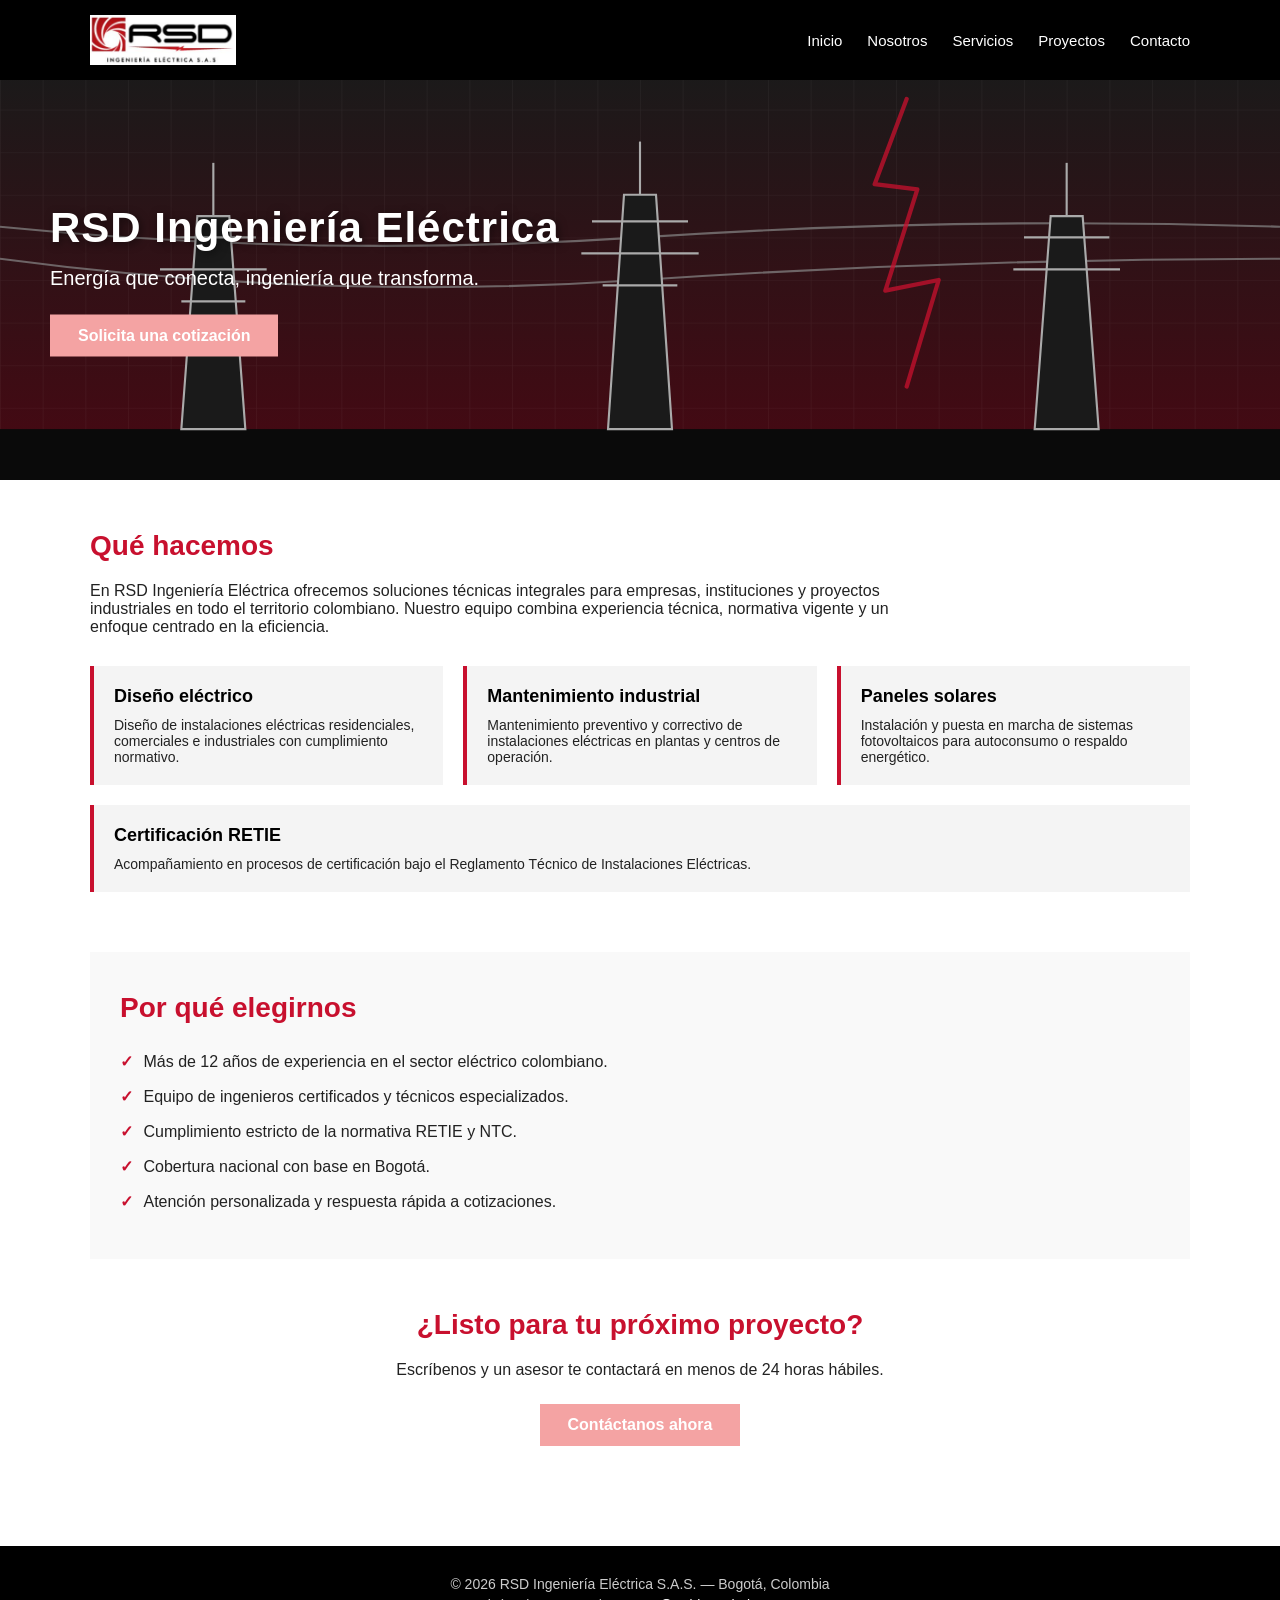
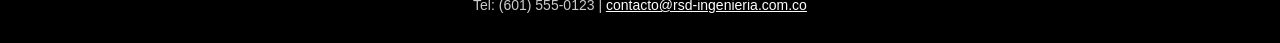
==== entrega-2/index.html @ 65195400 "entrega-2: baseline inicial como copia idéntica de entrega-1 Punto de partida para las correcciones " ====
<!DOCTYPE html>
<html>
<head>
  <meta charset="UTF-8">
  <meta name="viewport" content="width=device-width, initial-scale=1.0">
  <title>Inicio</title>
  <link rel="stylesheet" href="css/styles.css">

  <!-- Estilos inline mezclados con HTML (mala práctica de organización) -->
  <style>
    .hero-text h1 {
      letter-spacing: 1px;
    }
  </style>
</head>
<body>

  <!-- Encabezado sin landmark <nav> -->
  <div class="header">
    <div class="header-inner">
      <img src="img/logo.png" class="logo">
      <div class="nav">
        <a href="index.html">Inicio</a>
        <a href="nosotros.html">Nosotros</a>
        <a href="servicios.html">Servicios</a>
        <a href="proyectos.html">Proyectos</a>
        <a href="contacto.html">Contacto</a>
      </div>
    </div>
  </div>

  <!-- Hero (sin landmark <main>) -->
  <div class="hero">
    <img src="img/hero.svg" class="hero-img">
    <div class="hero-text">
      <h1>RSD Ingeniería Eléctrica</h1>
      <p>Energía que conecta, ingeniería que transforma.</p>
      <div class="cta" onclick="window.location.href='contacto.html'">
        Solicita una cotización
      </div>
    </div>
  </div>

  <div class="contenido-principal">

    <!-- Salto de jerarquía: h1 → h3 (se omite h2) -->
    <div class="servicios-resumen">
      <h3>Qué hacemos</h3>
      <p>En RSD Ingeniería Eléctrica ofrecemos soluciones técnicas integrales para empresas, instituciones y proyectos industriales en todo el territorio colombiano. Nuestro equipo combina experiencia técnica, normativa vigente y un enfoque centrado en la eficiencia.</p>

      <div class="grid-servicios">
        <div class="servicio-card">
          <h3>Diseño eléctrico</h3>
          <p>Diseño de instalaciones eléctricas residenciales, comerciales e industriales con cumplimiento normativo.</p>
        </div>
        <div class="servicio-card">
          <h3>Mantenimiento industrial</h3>
          <p>Mantenimiento preventivo y correctivo de instalaciones eléctricas en plantas y centros de operación.</p>
        </div>
        <div class="servicio-card">
          <h3>Paneles solares</h3>
          <p>Instalación y puesta en marcha de sistemas fotovoltaicos para autoconsumo o respaldo energético.</p>
        </div>
        <div class="servicio-card">
          <h3>Certificación RETIE</h3>
          <p>Acompañamiento en procesos de certificación bajo el Reglamento Técnico de Instalaciones Eléctricas.</p>
        </div>
      </div>
    </div>

    <div class="por-que">
      <h3>Por qué elegirnos</h3>
      <ul>
        <li>Más de 12 años de experiencia en el sector eléctrico colombiano.</li>
        <li>Equipo de ingenieros certificados y técnicos especializados.</li>
        <li>Cumplimiento estricto de la normativa RETIE y NTC.</li>
        <li>Cobertura nacional con base en Bogotá.</li>
        <li>Atención personalizada y respuesta rápida a cotizaciones.</li>
      </ul>
    </div>

    <div class="cta-final">
      <h3>¿Listo para tu próximo proyecto?</h3>
      <p>Escríbenos y un asesor te contactará en menos de 24 horas hábiles.</p>
      <div class="cta" onclick="window.location.href='contacto.html'">
        Contáctanos ahora
      </div>
    </div>

  </div>

  <!-- Pie de página -->
  <div class="footer">
    <p>© 2026 RSD Ingeniería Eléctrica S.A.S. — Bogotá, Colombia</p>
    <p>Tel: (601) 555-0123 | <a href="mailto:contacto@rsd-ingenieria.com.co">contacto@rsd-ingenieria.com.co</a></p>
  </div>

  <script src="js/main.js"></script>

  <!-- Script inline (mala práctica) -->
  <script>
    console.log("Bienvenido a RSD Ingeniería");
  </script>
</body>
</html>
---- entrega-2/css/styles.css ----
/* Estilos del sitio RSD - Entrega 1 */
/* (estilos sueltos, sin variables, mezclados con <style> inline en el HTML) */

body {
  font-family: Arial, sans-serif;
  margin: 0;
  color: #222;
  background: #fff;
}

/* G3: se quita el indicador de foco en todos los elementos */
*:focus {
  outline: none;
}

/* Header */
.header {
  background: #000;
  color: #fff;
  padding: 15px 20px;
}

.header-inner {
  max-width: 1100px;
  margin: 0 auto;
  display: flex;
  align-items: center;
  gap: 30px;
}

.logo {
  height: 50px;
  width: auto;
}

/* Navegación (usada como <div>, sin landmark) */
.nav {
  display: flex;
  gap: 25px;
  margin-left: auto;
}

.nav a {
  color: #fff;
  text-decoration: none;
  font-size: 15px;
}

.nav a:hover {
  color: #C8102E;
}

/* Hero */
.hero {
  position: relative;
  height: 400px;
  overflow: hidden;
}

.hero-img {
  width: 100%;
  height: 100%;
  object-fit: cover;
  display: block;
}

.hero-text {
  position: absolute;
  top: 50%;
  left: 50px;
  transform: translateY(-50%);
  color: #fff;
  max-width: 520px;
}

.hero-text h1 {
  font-size: 42px;
  margin: 0 0 15px 0;
  text-shadow: 2px 2px 8px rgba(0, 0, 0, 0.5);
}

.hero-text p {
  font-size: 20px;
  margin: 0 0 25px 0;
}

/* I3: CTA con contraste insuficiente (rojo claro sobre blanco) */
.cta {
  display: inline-block;
  background: #f4a3a3;
  color: #ffffff;
  padding: 12px 28px;
  font-size: 16px;
  font-weight: bold;
  cursor: pointer;
  border: none;
}

.cta:hover {
  background: #e89292;
}

/* Contenido principal */
.contenido-principal {
  max-width: 1100px;
  margin: 0 auto;
  padding: 50px 20px;
}

.servicios-resumen h3,
.por-que h3,
.cta-final h3 {
  color: #C8102E;
  font-size: 28px;
  margin: 0 0 20px 0;
}

.servicios-resumen > p {
  font-size: 16px;
  max-width: 800px;
}

.grid-servicios {
  display: flex;
  gap: 20px;
  flex-wrap: wrap;
  margin-top: 30px;
}

.servicio-card {
  flex: 1 1 220px;
  background: #f4f4f4;
  padding: 20px;
  border-left: 4px solid #C8102E;
}

.servicio-card h3 {
  font-size: 18px;
  color: #000;
  margin: 0 0 10px 0;
}

.servicio-card p {
  font-size: 14px;
  margin: 0;
}

/* Por qué elegirnos */
.por-que {
  margin-top: 60px;
  background: #f9f9f9;
  padding: 40px 30px;
}

.por-que ul {
  list-style: none;
  padding: 0;
  margin: 0;
}

.por-que li {
  padding: 8px 0;
  font-size: 16px;
}

.por-que li::before {
  content: "✓ ";
  color: #C8102E;
  font-weight: bold;
  margin-right: 6px;
}

/* CTA final */
.cta-final {
  text-align: center;
  padding: 50px 0;
}

.cta-final p {
  margin: 0 0 25px 0;
  font-size: 16px;
}

/* Footer */
.footer {
  background: #000;
  color: #ccc;
  padding: 25px 20px;
  text-align: center;
  font-size: 14px;
}

.footer p {
  margin: 5px 0;
}

.footer a {
  color: #fff;
}

/* === Página Nosotros === */

.titulo-pagina {
  background: #C8102E;
  color: #fff;
  padding: 30px 20px;
  text-align: center;
}

.titulo-pagina h1 {
  margin: 0;
  font-size: 32px;
}

.seccion-nosotros {
  max-width: 1100px;
  margin: 40px auto;
  padding: 0 20px;
}

.seccion-nosotros h3 {
  color: #C8102E;
  font-size: 26px;
  margin: 0 0 15px 0;
}

/* Tabla usada (mal) como layout de columnas */
.tabla-mision-vision {
  width: 100%;
  border-collapse: collapse;
  margin: 20px 0;
}

.tabla-mision-vision td {
  vertical-align: top;
  padding: 25px;
  width: 50%;
}

.tabla-mision-vision td h3 {
  margin-top: 0;
}

/* Grid del equipo */
.equipo-grid {
  display: flex;
  flex-wrap: wrap;
  gap: 25px;
  justify-content: space-around;
  margin-top: 25px;
}

.miembro-equipo {
  width: 220px;
  text-align: center;
}

.miembro-equipo img {
  width: 140px;
  height: 140px;
  border-radius: 50%;
  display: block;
  margin: 0 auto 12px auto;
}

.miembro-equipo .nombre {
  font-weight: bold;
  font-size: 16px;
  margin-bottom: 4px;
}

.miembro-equipo .cargo {
  color: #777;
  font-size: 14px;
  margin-bottom: 10px;
}

/* N4: texto justificado sin control de espaciado */
.bio-equipo {
  text-align: justify;
  font-size: 14px;
  color: #444;
  margin: 0;
}

/* === Página Servicios === */

/* Grid de tarjetas de servicio con íconos */
.grid-servicios-detallado {
  display: flex;
  flex-wrap: wrap;
  gap: 20px;
  margin-top: 25px;
}

.servicio-item {
  flex: 1 1 220px;
  background: #fff;
  border: 1px solid #ddd;
  padding: 25px 20px;
  text-align: center;
}

.servicio-item img {
  width: 60px;
  height: 60px;
  display: block;
  margin: 0 auto 15px auto;
}

.servicio-item h3 {
  font-size: 17px;
  color: #C8102E;
  margin: 0 0 10px 0;
}

.servicio-item p {
  font-size: 14px;
  color: #555;
  margin: 0;
}

/* Acordeón sin estados ARIA, sin foco visible (depende del *:focus{outline:none}) */
.acordeon {
  margin-top: 20px;
  border: 1px solid #ddd;
}

.acordeon-item {
  border-bottom: 1px solid #ddd;
}

.acordeon-item:last-child {
  border-bottom: none;
}

.acordeon-titulo {
  background: #f4f4f4;
  padding: 14px 18px;
  cursor: pointer;
  font-weight: bold;
  font-size: 16px;
  color: #333;
}

.acordeon-titulo:hover {
  background: #ececec;
}

.acordeon-contenido {
  display: none;
  padding: 16px 18px;
  background: #fff;
  font-size: 15px;
  color: #444;
  line-height: 1.6;
}

.acordeon-contenido p {
  margin: 0;
}

.acordeon-contenido.abierto {
  display: block;
}

/* Tabla de planes */
.tabla-planes {
  width: 100%;
  border-collapse: collapse;
  margin-top: 25px;
}

.tabla-planes td {
  padding: 12px 15px;
  border-bottom: 1px solid #eee;
  text-align: center;
}

.tabla-planes tr:first-child td {
  background: #1a1a1a;
  color: #fff;
  font-weight: bold;
  font-size: 16px;
}

.tabla-planes td:first-child {
  text-align: left;
  font-weight: 500;
  background: #f9f9f9;
}

.tabla-planes tr:first-child td:first-child {
  background: #1a1a1a;
}

/* S4: indicadores solo por color, sin texto */
.ind-si {
  display: inline-block;
  width: 14px;
  height: 14px;
  border-radius: 50%;
  background: #2e8b57;
}

.ind-no {
  display: inline-block;
  width: 14px;
  height: 14px;
  border-radius: 50%;
  background: #C8102E;
}

/* === Página Proyectos === */

/* Carrusel destacado */
.carrusel {
  position: relative;
  max-width: 800px;
  margin: 0 auto 30px auto;
  background: #000;
}

.carrusel-slides {
  position: relative;
  height: 350px;
}

.carrusel-slide {
  position: absolute;
  top: 0;
  left: 0;
  width: 100%;
  height: 100%;
  display: none;
}

.carrusel-slide img {
  width: 100%;
  height: 100%;
  object-fit: cover;
  display: block;
}

.carrusel-caption {
  position: absolute;
  bottom: 0;
  left: 0;
  right: 0;
  background: rgba(0, 0, 0, 0.7);
  color: #fff;
  padding: 15px 20px;
  font-size: 16px;
}

.carrusel-btn {
  position: absolute;
  top: 50%;
  transform: translateY(-50%);
  background: rgba(255, 255, 255, 0.85);
  color: #000;
  font-size: 36px;
  font-weight: bold;
  width: 50px;
  height: 50px;
  text-align: center;
  line-height: 50px;
  cursor: pointer;
  user-select: none;
}

.carrusel-btn.prev {
  left: 10px;
}

.carrusel-btn.next {
  right: 10px;
}

/* Galería de proyectos */
.galeria-proyectos {
  display: grid;
  grid-template-columns: repeat(auto-fit, minmax(260px, 1fr));
  gap: 25px;
  margin-top: 25px;
}

.proyecto-tarjeta {
  background: #fff;
  border: 1px solid #ddd;
  overflow: hidden;
}

.proyecto-tarjeta img {
  width: 100%;
  height: 180px;
  object-fit: cover;
  display: block;
}

.proyecto-info {
  padding: 15px 18px;
}

.proyecto-info h3 {
  font-size: 16px;
  color: #C8102E;
  margin: 0 0 8px 0;
}

.proyecto-info p {
  font-size: 14px;
  color: #555;
  margin: 0 0 10px 0;
}

.proyecto-info a {
  color: #C8102E;
  font-size: 14px;
  text-decoration: underline;
}

/* === Página Contacto === */

.contacto-grid {
  display: grid;
  grid-template-columns: 1fr 1fr;
  gap: 40px;
  margin-top: 25px;
}

.formulario {
  display: flex;
  flex-direction: column;
  gap: 15px;
}

.formulario input[type="text"],
.formulario input[type="email"],
.formulario input[type="tel"],
.formulario textarea {
  border: 1px solid #ccc;
  padding: 10px 12px;
  font-size: 14px;
  font-family: inherit;
  width: 100%;
  box-sizing: border-box;
}

.formulario textarea {
  resize: vertical;
  min-height: 100px;
}

.formulario .grupo {
  margin: 5px 0;
}

.formulario .grupo p {
  margin: 0 0 8px 0;
  font-size: 14px;
  font-weight: bold;
}

.formulario .grupo label {
  display: inline-block;
  margin-right: 15px;
  font-size: 14px;
}

/* C3 + C6: validación solo visual, sin texto */
.formulario .error {
  border: 2px solid #C8102E !important;
  background: #fff5f5;
}

/* C5: "Enviar" como <div>, no como <button> */
.boton-enviar {
  background: #C8102E;
  color: #fff;
  padding: 12px 25px;
  font-weight: bold;
  font-size: 15px;
  cursor: pointer;
  display: inline-block;
  text-align: center;
  user-select: none;
  align-self: flex-start;
}

.info-contacto {
  font-size: 15px;
  line-height: 1.7;
}

.info-contacto h3 {
  color: #C8102E;
  margin: 0 0 15px 0;
}

.mapa-contacto {
  margin-top: 30px;
  border: 1px solid #ddd;
}

.mapa-contacto iframe {
  display: block;
  width: 100%;
  height: 350px;
  border: 0;
}
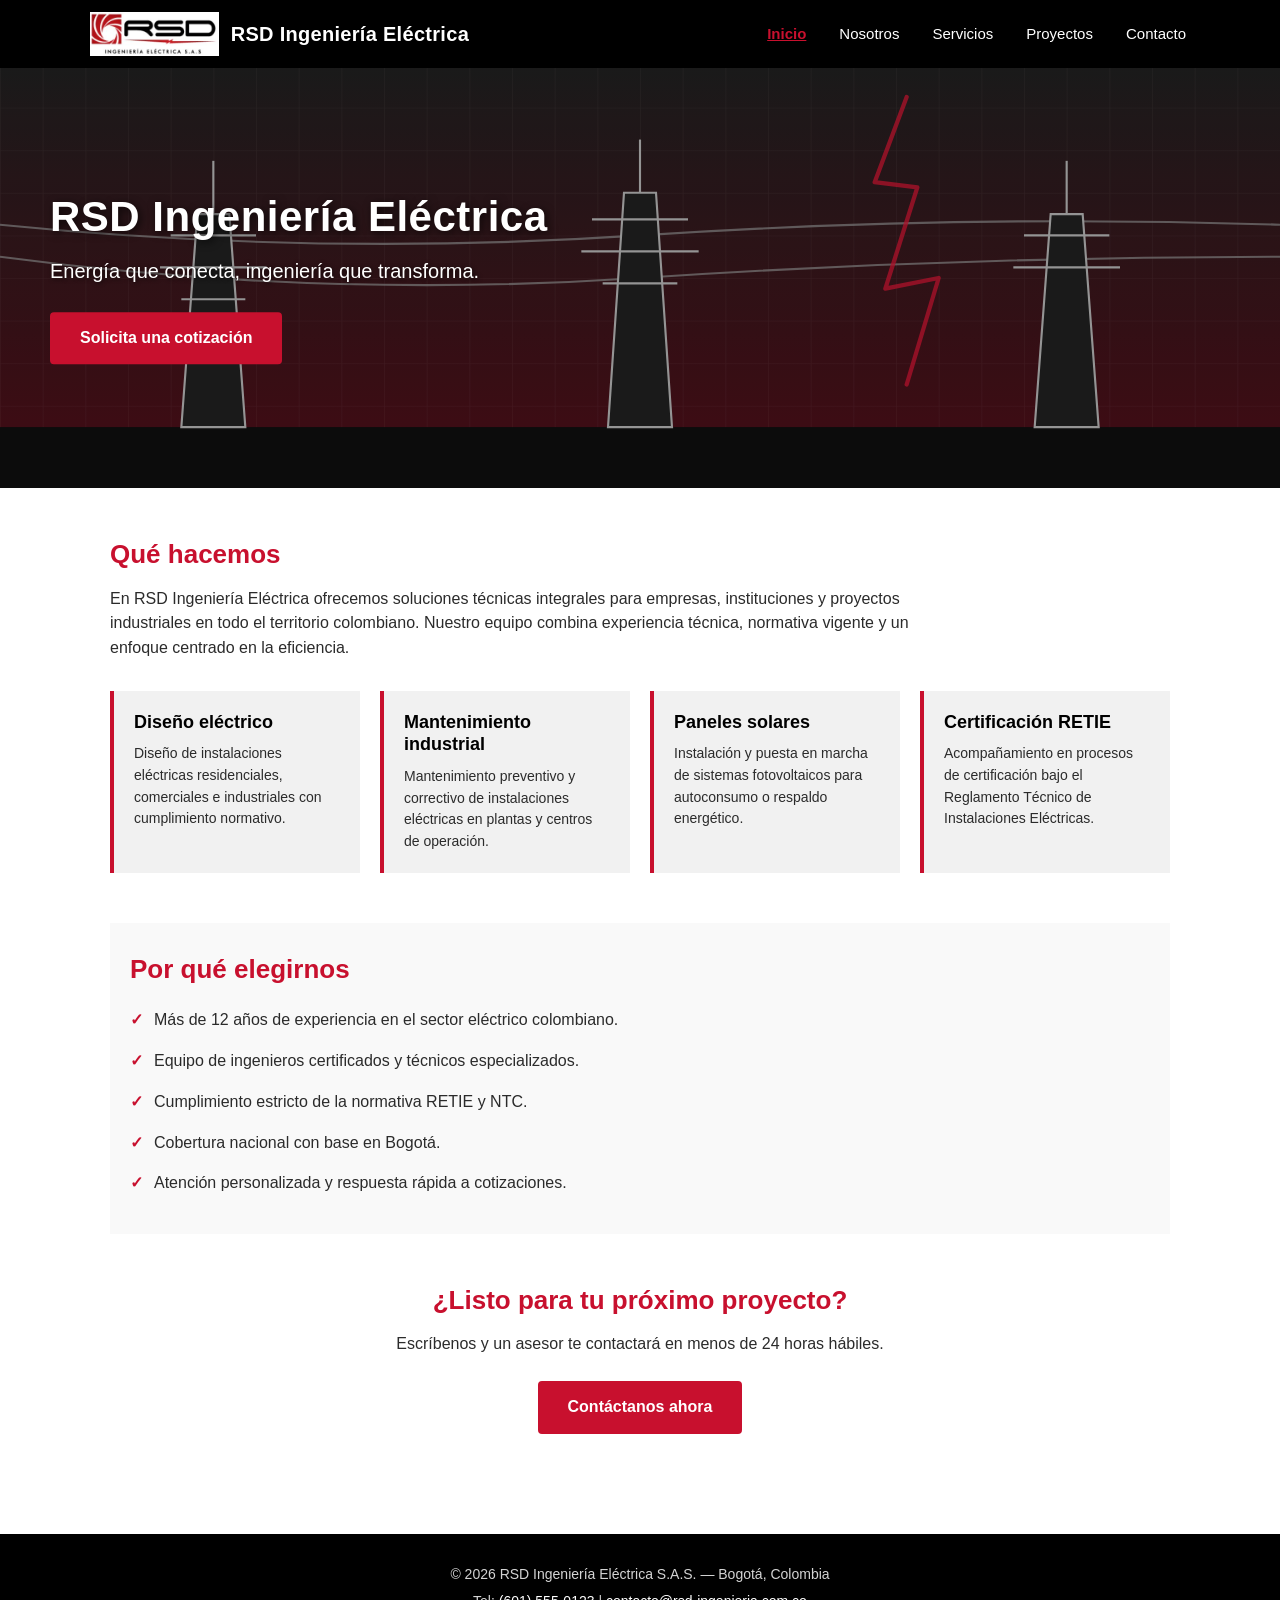
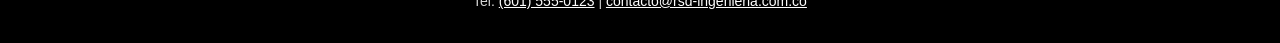
==== commit 128b984e: "entrega-2: corregir index.html y reescribir CSS según WCAG 2.1 AA index.html — corrige errores delib" ====
--- a/entrega-2/index.html
+++ b/entrega-2/index.html
@@ -1,105 +1,97 @@
-  <!DOCTYPE html>
-<html>
+<!DOCTYPE html>
+<html lang="es-CO">
 <head>
   <meta charset="UTF-8">
   <meta name="viewport" content="width=device-width, initial-scale=1.0">
-  <title>Inicio</title>
+  <title>RSD Ingeniería Eléctrica S.A.S. — Soluciones eléctricas para empresas en Colombia</title>
+  <meta name="description" content="Diseño, instalación, mantenimiento y consultoría eléctrica con certificación RETIE. Bogotá, Colombia.">
   <link rel="stylesheet" href="css/styles.css">
-
-  <!-- Estilos inline mezclados con HTML (mala práctica de organización) -->
-  <style>
-    .hero-text h1 {
-      letter-spacing: 1px;
-    }
-  </style>
 </head>
 <body>
 
-  <!-- Encabezado sin landmark <nav> -->
-  <div class="header">
+  <a class="skip-link" href="#main">Saltar al contenido principal</a>
+
+  <header class="site-header">
     <div class="header-inner">
-      <img src="img/logo.png" class="logo">
-      <div class="nav">
-        <a href="index.html">Inicio</a>
-        <a href="nosotros.html">Nosotros</a>
-        <a href="servicios.html">Servicios</a>
-        <a href="proyectos.html">Proyectos</a>
-        <a href="contacto.html">Contacto</a>
+      <a href="index.html" class="logo-link" aria-label="RSD Ingeniería Eléctrica — Ir al inicio">
+        <img src="img/logo.png" alt="" class="logo">
+        <span class="logo-text">RSD Ingeniería Eléctrica</span>
+      </a>
+      <nav class="nav-principal" aria-label="Navegación principal">
+        <ul>
+          <li><a href="index.html" aria-current="page">Inicio</a></li>
+          <li><a href="nosotros.html">Nosotros</a></li>
+          <li><a href="servicios.html">Servicios</a></li>
+          <li><a href="proyectos.html">Proyectos</a></li>
+          <li><a href="contacto.html">Contacto</a></li>
+        </ul>
+      </nav>
+    </div>
+  </header>
+
+  <main id="main">
+
+    <section class="hero" aria-labelledby="hero-titulo">
+      <img src="img/hero.svg" alt="Ingenieros eléctricos supervisando una subestación industrial" class="hero-img">
+      <div class="hero-text">
+        <h1 id="hero-titulo">RSD Ingeniería Eléctrica</h1>
+        <p>Energía que conecta, ingeniería que transforma.</p>
+        <a href="contacto.html" class="cta">Solicita una cotización</a>
       </div>
-    </div>
-  </div>
+    </section>
 
-  <!-- Hero (sin landmark <main>) -->
-  <div class="hero">
-    <img src="img/hero.svg" class="hero-img">
-    <div class="hero-text">
-      <h1>RSD Ingeniería Eléctrica</h1>
-      <p>Energía que conecta, ingeniería que transforma.</p>
-      <div class="cta" onclick="window.location.href='contacto.html'">
-        Solicita una cotización
-      </div>
-    </div>
-  </div>
+    <div class="contenido-principal">
 
-  <div class="contenido-principal">
+      <section class="servicios-resumen" aria-labelledby="servicios-titulo">
+        <h2 id="servicios-titulo">Qué hacemos</h2>
+        <p>En RSD Ingeniería Eléctrica ofrecemos soluciones técnicas integrales para empresas, instituciones y proyectos industriales en todo el territorio colombiano. Nuestro equipo combina experiencia técnica, normativa vigente y un enfoque centrado en la eficiencia.</p>
 
-    <!-- Salto de jerarquía: h1 → h3 (se omite h2) -->
-    <div class="servicios-resumen">
-      <h3>Qué hacemos</h3>
-      <p>En RSD Ingeniería Eléctrica ofrecemos soluciones técnicas integrales para empresas, instituciones y proyectos industriales en todo el territorio colombiano. Nuestro equipo combina experiencia técnica, normativa vigente y un enfoque centrado en la eficiencia.</p>
+        <div class="grid-servicios">
+          <article class="servicio-card">
+            <h3>Diseño eléctrico</h3>
+            <p>Diseño de instalaciones eléctricas residenciales, comerciales e industriales con cumplimiento normativo.</p>
+          </article>
+          <article class="servicio-card">
+            <h3>Mantenimiento industrial</h3>
+            <p>Mantenimiento preventivo y correctivo de instalaciones eléctricas en plantas y centros de operación.</p>
+          </article>
+          <article class="servicio-card">
+            <h3>Paneles solares</h3>
+            <p>Instalación y puesta en marcha de sistemas fotovoltaicos para autoconsumo o respaldo energético.</p>
+          </article>
+          <article class="servicio-card">
+            <h3>Certificación RETIE</h3>
+            <p>Acompañamiento en procesos de certificación bajo el Reglamento Técnico de Instalaciones Eléctricas.</p>
+          </article>
+        </div>
+      </section>
 
-      <div class="grid-servicios">
-        <div class="servicio-card">
-          <h3>Diseño eléctrico</h3>
-          <p>Diseño de instalaciones eléctricas residenciales, comerciales e industriales con cumplimiento normativo.</p>
-        </div>
-        <div class="servicio-card">
-          <h3>Mantenimiento industrial</h3>
-          <p>Mantenimiento preventivo y correctivo de instalaciones eléctricas en plantas y centros de operación.</p>
-        </div>
-        <div class="servicio-card">
-          <h3>Paneles solares</h3>
-          <p>Instalación y puesta en marcha de sistemas fotovoltaicos para autoconsumo o respaldo energético.</p>
-        </div>
-        <div class="servicio-card">
-          <h3>Certificación RETIE</h3>
-          <p>Acompañamiento en procesos de certificación bajo el Reglamento Técnico de Instalaciones Eléctricas.</p>
-        </div>
-      </div>
+      <section class="por-que" aria-labelledby="por-que-titulo">
+        <h2 id="por-que-titulo">Por qué elegirnos</h2>
+        <ul class="lista-beneficios">
+          <li>Más de 12 años de experiencia en el sector eléctrico colombiano.</li>
+          <li>Equipo de ingenieros certificados y técnicos especializados.</li>
+          <li>Cumplimiento estricto de la normativa RETIE y NTC.</li>
+          <li>Cobertura nacional con base en Bogotá.</li>
+          <li>Atención personalizada y respuesta rápida a cotizaciones.</li>
+        </ul>
+      </section>
+
+      <section class="cta-final" aria-labelledby="cta-final-titulo">
+        <h2 id="cta-final-titulo">¿Listo para tu próximo proyecto?</h2>
+        <p>Escríbenos y un asesor te contactará en menos de 24 horas hábiles.</p>
+        <a href="contacto.html" class="cta">Contáctanos ahora</a>
+      </section>
+
     </div>
 
-    <div class="por-que">
-      <h3>Por qué elegirnos</h3>
-      <ul>
-        <li>Más de 12 años de experiencia en el sector eléctrico colombiano.</li>
-        <li>Equipo de ingenieros certificados y técnicos especializados.</li>
-        <li>Cumplimiento estricto de la normativa RETIE y NTC.</li>
-        <li>Cobertura nacional con base en Bogotá.</li>
-        <li>Atención personalizada y respuesta rápida a cotizaciones.</li>
-      </ul>
-    </div>
+  </main>
 
-    <div class="cta-final">
-      <h3>¿Listo para tu próximo proyecto?</h3>
-      <p>Escríbenos y un asesor te contactará en menos de 24 horas hábiles.</p>
-      <div class="cta" onclick="window.location.href='contacto.html'">
-        Contáctanos ahora
-      </div>
-    </div>
-
-  </div>
-
-  <!-- Pie de página -->
-  <div class="footer">
+  <footer class="site-footer">
     <p>© 2026 RSD Ingeniería Eléctrica S.A.S. — Bogotá, Colombia</p>
-    <p>Tel: (601) 555-0123 | <a href="mailto:contacto@rsd-ingenieria.com.co">contacto@rsd-ingenieria.com.co</a></p>
-  </div>
+    <p>Tel: <a href="tel:+576015550123">(601) 555-0123</a> | <a href="mailto:contacto@rsd-ingenieria.com.co">contacto@rsd-ingenieria.com.co</a></p>
+  </footer>
 
   <script src="js/main.js"></script>
-
-  <!-- Script inline (mala práctica) -->
-  <script>
-    console.log("Bienvenido a RSD Ingeniería");
-  </script>
 </body>
 </html>
--- a/entrega-2/css/styles.css
+++ b/entrega-2/css/styles.css
@@ -1,39 +1,414 @@
-/* Estilos del sitio RSD - Entrega 1 */
-/* (estilos sueltos, sin variables, mezclados con <style> inline en el HTML) */
+/* ============================================================
+   RSD Ingeniería Eléctrica — Hoja de estilos (Entrega 2)
+   WCAG 2.1 AA · mobile-first · variables CSS
+   ============================================================ */
+
+/* === Variables (custom properties) === */
+:root {
+  /* Paleta principal */
+  --rojo:        #C8102E;
+  --rojo-oscuro: #9E0A20;
+  --negro:       #000000;
+  --blanco:      #FFFFFF;
+
+  /* Escala de grises */
+  --gris-900:    #1a1a1a;
+  --gris-800:    #2b2b2b;
+  --gris-700:    #444444;
+  --gris-600:    #555555;
+  --gris-500:    #6b6b6b;
+  --gris-300:    #c8c8c8;
+  --gris-200:    #e0e0e0;
+  --gris-100:    #f1f1f1;
+  --gris-50:     #f9f9f9;
+
+  /* Acentos de accesibilidad */
+  --foco:        #ffbf00;
+  --error:       #b00020;
+  --exito:       #146c2e;
+
+  /* Espaciado */
+  --space-xs: 8px;
+  --space-sm: 12px;
+  --space-md: 20px;
+  --space-lg: 32px;
+  --space-xl: 50px;
+
+  /* Tipografía */
+  --font-base:  16px;
+  --line-base:  1.55;
+
+  /* Otros */
+  --container:  1100px;
+  --radius:     4px;
+  --shadow-sm:  0 2px 6px rgba(0, 0, 0, 0.08);
+}
+
+/* === Reset mínimo === */
+*,
+*::before,
+*::after {
+  box-sizing: border-box;
+}
+
+html {
+  /* Permite scroll suave al usar el skip-link */
+  scroll-behavior: smooth;
+}
 
 body {
-  font-family: Arial, sans-serif;
   margin: 0;
-  color: #222;
-  background: #fff;
-}
-
-/* G3: se quita el indicador de foco en todos los elementos */
-*:focus {
-  outline: none;
-}
-
-/* Header */
-.header {
-  background: #000;
-  color: #fff;
-  padding: 15px 20px;
+  font-family: Arial, Helvetica, sans-serif;
+  font-size: var(--font-base);
+  line-height: var(--line-base);
+  color: var(--gris-800);
+  background: var(--blanco);
+}
+
+img {
+  max-width: 100%;
+  height: auto;
+}
+
+h1, h2, h3, h4 {
+  line-height: 1.25;
+}
+
+/* ============================================================
+   Accesibilidad: skip-link, foco visible, sr-only
+   WCAG 2.4.1, 2.4.7
+   ============================================================ */
+
+.skip-link {
+  position: absolute;
+  top: -100px;
+  left: 0;
+  background: var(--negro);
+  color: var(--blanco);
+  padding: 12px 20px;
+  font-weight: bold;
+  text-decoration: underline;
+  z-index: 1000;
+}
+
+.skip-link:focus {
+  top: 0;
+}
+
+:focus-visible {
+  outline: 3px solid var(--foco);
+  outline-offset: 2px;
+}
+
+.sr-only {
+  position: absolute;
+  width: 1px;
+  height: 1px;
+  padding: 0;
+  margin: -1px;
+  overflow: hidden;
+  clip: rect(0, 0, 0, 0);
+  white-space: nowrap;
+  border: 0;
+}
+
+/* ============================================================
+   Cabecera del sitio (.site-header) y navegación principal
+   ============================================================ */
+
+.site-header {
+  background: var(--negro);
+  color: var(--blanco);
+  padding: var(--space-sm) var(--space-md);
 }
 
 .header-inner {
-  max-width: 1100px;
+  max-width: var(--container);
   margin: 0 auto;
   display: flex;
+  flex-direction: column;
   align-items: center;
-  gap: 30px;
+  gap: var(--space-sm);
+}
+
+.logo-link {
+  display: flex;
+  align-items: center;
+  gap: var(--space-sm);
+  color: var(--blanco);
+  text-decoration: none;
 }
 
 .logo {
-  height: 50px;
+  height: 44px;
   width: auto;
 }
 
-/* Navegación (usada como <div>, sin landmark) */
+.logo-text {
+  font-weight: bold;
+  font-size: 18px;
+  letter-spacing: 0.3px;
+}
+
+.nav-principal ul {
+  list-style: none;
+  margin: 0;
+  padding: 0;
+  display: flex;
+  flex-wrap: wrap;
+  gap: 8px 18px;
+  justify-content: center;
+}
+
+.nav-principal a {
+  display: inline-block;
+  color: var(--blanco);
+  text-decoration: none;
+  font-size: 15px;
+  padding: 6px 4px;
+}
+
+.nav-principal a:hover {
+  color: var(--rojo);
+  text-decoration: underline;
+}
+
+.nav-principal a[aria-current="page"] {
+  color: var(--rojo);
+  font-weight: bold;
+  text-decoration: underline;
+}
+
+@media (min-width: 768px) {
+  .header-inner {
+    flex-direction: row;
+    justify-content: space-between;
+  }
+  .nav-principal ul {
+    gap: 25px;
+  }
+  .logo-text {
+    font-size: 20px;
+  }
+}
+
+/* ============================================================
+   Hero (portada)
+   ============================================================ */
+
+.hero {
+  position: relative;
+  overflow: hidden;
+  background: var(--gris-900);
+}
+
+.hero-img {
+  width: 100%;
+  height: 260px;
+  object-fit: cover;
+  display: block;
+  opacity: 0.85;
+}
+
+.hero-text {
+  position: absolute;
+  top: 50%;
+  left: 20px;
+  right: 20px;
+  transform: translateY(-50%);
+  color: var(--blanco);
+  max-width: 540px;
+}
+
+.hero-text h1 {
+  font-size: 28px;
+  margin: 0 0 12px 0;
+  letter-spacing: 0.5px;
+  text-shadow: 2px 2px 8px rgba(0, 0, 0, 0.7);
+}
+
+.hero-text p {
+  font-size: 17px;
+  margin: 0 0 20px 0;
+  text-shadow: 1px 1px 4px rgba(0, 0, 0, 0.7);
+}
+
+@media (min-width: 768px) {
+  .hero-img {
+    height: 420px;
+  }
+  .hero-text {
+    left: 50px;
+  }
+  .hero-text h1 { font-size: 42px; }
+  .hero-text p  { font-size: 20px; margin-bottom: 25px; }
+}
+
+/* ============================================================
+   Botón CTA — contraste AA (rojo sólido sobre blanco / blanco sobre rojo)
+   WCAG 1.4.3, 1.4.11
+   ============================================================ */
+
+.cta {
+  display: inline-block;
+  background: var(--rojo);
+  color: var(--blanco);
+  padding: 12px 28px;
+  font-size: 16px;
+  font-weight: bold;
+  font-family: inherit;
+  text-decoration: none;
+  border: 2px solid var(--rojo);
+  border-radius: var(--radius);
+  cursor: pointer;
+}
+
+.cta:hover {
+  background: var(--rojo-oscuro);
+  border-color: var(--rojo-oscuro);
+  color: var(--blanco);
+}
+
+.cta:focus-visible {
+  outline: 3px solid var(--foco);
+  outline-offset: 3px;
+}
+
+/* ============================================================
+   Contenido principal compartido
+   ============================================================ */
+
+.contenido-principal {
+  max-width: var(--container);
+  margin: 0 auto;
+  padding: var(--space-xl) var(--space-md);
+}
+
+.servicios-resumen h2,
+.por-que h2,
+.cta-final h2 {
+  color: var(--rojo);
+  font-size: 26px;
+  margin: 0 0 15px 0;
+}
+
+.servicios-resumen > p {
+  font-size: 16px;
+  max-width: 800px;
+}
+
+.grid-servicios {
+  display: grid;
+  grid-template-columns: 1fr;
+  gap: 20px;
+  margin-top: 30px;
+}
+
+@media (min-width: 600px) {
+  .grid-servicios { grid-template-columns: repeat(2, 1fr); }
+}
+
+@media (min-width: 1000px) {
+  .grid-servicios { grid-template-columns: repeat(4, 1fr); }
+}
+
+.servicio-card {
+  background: var(--gris-100);
+  padding: 20px;
+  border-left: 4px solid var(--rojo);
+}
+
+.servicio-card h3 {
+  font-size: 18px;
+  color: var(--negro);
+  margin: 0 0 10px 0;
+}
+
+.servicio-card p {
+  font-size: 14px;
+  margin: 0;
+}
+
+/* Por qué elegirnos */
+.por-que {
+  margin-top: 50px;
+  background: var(--gris-50);
+  padding: 30px var(--space-md);
+}
+
+.lista-beneficios {
+  list-style: none;
+  padding: 0;
+  margin: 0;
+}
+
+.lista-beneficios li {
+  padding: 8px 0 8px 24px;
+  font-size: 16px;
+  position: relative;
+}
+
+.lista-beneficios li::before {
+  content: "✓";
+  color: var(--rojo);
+  font-weight: bold;
+  position: absolute;
+  left: 0;
+  top: 8px;
+}
+
+/* CTA final */
+.cta-final {
+  text-align: center;
+  padding: 50px 0;
+}
+
+.cta-final p {
+  margin: 0 0 25px 0;
+  font-size: 16px;
+}
+
+/* ============================================================
+   Pie de página (.site-footer)
+   ============================================================ */
+
+.site-footer {
+  background: var(--negro);
+  color: #d4d4d4;
+  padding: 25px var(--space-md);
+  text-align: center;
+  font-size: 14px;
+}
+
+.site-footer p { margin: 5px 0; }
+
+.site-footer a {
+  color: var(--blanco);
+  text-decoration: underline;
+}
+
+.site-footer a:hover {
+  color: #ffd0d0;
+}
+
+/* ============================================================
+   ▼ Estilos legados (entrega-1) preservados temporalmente
+   para que nosotros / servicios / proyectos / contacto sigan
+   renderizando hasta que sean corregidas página por página.
+   Se eliminarán al completar la entrega-2.
+   ============================================================ */
+
+/* Header / nav / footer antiguos (div-based) */
+.header {
+  background: var(--negro);
+  color: var(--blanco);
+  padding: 15px 20px;
+}
+
+.header-inner {
+  /* ya definido arriba */
+}
+
 .nav {
   display: flex;
   gap: 25px;
@@ -41,168 +416,31 @@
 }
 
 .nav a {
-  color: #fff;
+  color: var(--blanco);
   text-decoration: none;
   font-size: 15px;
 }
 
 .nav a:hover {
-  color: #C8102E;
-}
-
-/* Hero */
-.hero {
-  position: relative;
-  height: 400px;
-  overflow: hidden;
-}
-
-.hero-img {
-  width: 100%;
-  height: 100%;
-  object-fit: cover;
-  display: block;
-}
-
-.hero-text {
-  position: absolute;
-  top: 50%;
-  left: 50px;
-  transform: translateY(-50%);
-  color: #fff;
-  max-width: 520px;
-}
-
-.hero-text h1 {
-  font-size: 42px;
-  margin: 0 0 15px 0;
-  text-shadow: 2px 2px 8px rgba(0, 0, 0, 0.5);
-}
-
-.hero-text p {
-  font-size: 20px;
-  margin: 0 0 25px 0;
-}
-
-/* I3: CTA con contraste insuficiente (rojo claro sobre blanco) */
-.cta {
-  display: inline-block;
-  background: #f4a3a3;
-  color: #ffffff;
-  padding: 12px 28px;
-  font-size: 16px;
-  font-weight: bold;
-  cursor: pointer;
-  border: none;
-}
-
-.cta:hover {
-  background: #e89292;
-}
-
-/* Contenido principal */
-.contenido-principal {
-  max-width: 1100px;
-  margin: 0 auto;
-  padding: 50px 20px;
-}
-
-.servicios-resumen h3,
-.por-que h3,
-.cta-final h3 {
-  color: #C8102E;
-  font-size: 28px;
-  margin: 0 0 20px 0;
-}
-
-.servicios-resumen > p {
-  font-size: 16px;
-  max-width: 800px;
-}
-
-.grid-servicios {
-  display: flex;
-  gap: 20px;
-  flex-wrap: wrap;
-  margin-top: 30px;
-}
-
-.servicio-card {
-  flex: 1 1 220px;
-  background: #f4f4f4;
-  padding: 20px;
-  border-left: 4px solid #C8102E;
-}
-
-.servicio-card h3 {
-  font-size: 18px;
-  color: #000;
-  margin: 0 0 10px 0;
-}
-
-.servicio-card p {
-  font-size: 14px;
-  margin: 0;
-}
-
-/* Por qué elegirnos */
-.por-que {
-  margin-top: 60px;
-  background: #f9f9f9;
-  padding: 40px 30px;
-}
-
-.por-que ul {
-  list-style: none;
-  padding: 0;
-  margin: 0;
-}
-
-.por-que li {
-  padding: 8px 0;
-  font-size: 16px;
-}
-
-.por-que li::before {
-  content: "✓ ";
-  color: #C8102E;
-  font-weight: bold;
-  margin-right: 6px;
-}
-
-/* CTA final */
-.cta-final {
-  text-align: center;
-  padding: 50px 0;
-}
-
-.cta-final p {
-  margin: 0 0 25px 0;
-  font-size: 16px;
-}
-
-/* Footer */
+  color: var(--rojo);
+}
+
 .footer {
-  background: #000;
+  background: var(--negro);
   color: #ccc;
   padding: 25px 20px;
   text-align: center;
   font-size: 14px;
 }
 
-.footer p {
-  margin: 5px 0;
-}
-
-.footer a {
-  color: #fff;
-}
-
-/* === Página Nosotros === */
+.footer p { margin: 5px 0; }
+.footer a { color: var(--blanco); }
+
+/* === Página Nosotros (legado) === */
 
 .titulo-pagina {
-  background: #C8102E;
-  color: #fff;
+  background: var(--rojo);
+  color: var(--blanco);
   padding: 30px 20px;
   text-align: center;
 }
@@ -213,18 +451,17 @@
 }
 
 .seccion-nosotros {
-  max-width: 1100px;
+  max-width: var(--container);
   margin: 40px auto;
   padding: 0 20px;
 }
 
 .seccion-nosotros h3 {
-  color: #C8102E;
+  color: var(--rojo);
   font-size: 26px;
   margin: 0 0 15px 0;
 }
 
-/* Tabla usada (mal) como layout de columnas */
 .tabla-mision-vision {
   width: 100%;
   border-collapse: collapse;
@@ -237,11 +474,8 @@
   width: 50%;
 }
 
-.tabla-mision-vision td h3 {
-  margin-top: 0;
-}
-
-/* Grid del equipo */
+.tabla-mision-vision td h3 { margin-top: 0; }
+
 .equipo-grid {
   display: flex;
   flex-wrap: wrap;
@@ -270,22 +504,20 @@
 }
 
 .miembro-equipo .cargo {
-  color: #777;
+  color: var(--gris-500);
   font-size: 14px;
   margin-bottom: 10px;
 }
 
-/* N4: texto justificado sin control de espaciado */
 .bio-equipo {
   text-align: justify;
   font-size: 14px;
-  color: #444;
+  color: var(--gris-700);
   margin: 0;
 }
 
-/* === Página Servicios === */
-
-/* Grid de tarjetas de servicio con íconos */
+/* === Página Servicios (legado) === */
+
 .grid-servicios-detallado {
   display: flex;
   flex-wrap: wrap;
@@ -295,8 +527,8 @@
 
 .servicio-item {
   flex: 1 1 220px;
-  background: #fff;
-  border: 1px solid #ddd;
+  background: var(--blanco);
+  border: 1px solid var(--gris-200);
   padding: 25px 20px;
   text-align: center;
 }
@@ -310,61 +542,47 @@
 
 .servicio-item h3 {
   font-size: 17px;
-  color: #C8102E;
+  color: var(--rojo);
   margin: 0 0 10px 0;
 }
 
 .servicio-item p {
   font-size: 14px;
-  color: #555;
+  color: var(--gris-600);
   margin: 0;
 }
 
-/* Acordeón sin estados ARIA, sin foco visible (depende del *:focus{outline:none}) */
 .acordeon {
   margin-top: 20px;
-  border: 1px solid #ddd;
-}
-
-.acordeon-item {
-  border-bottom: 1px solid #ddd;
-}
-
-.acordeon-item:last-child {
-  border-bottom: none;
-}
+  border: 1px solid var(--gris-200);
+}
+
+.acordeon-item { border-bottom: 1px solid var(--gris-200); }
+.acordeon-item:last-child { border-bottom: none; }
 
 .acordeon-titulo {
-  background: #f4f4f4;
+  background: var(--gris-100);
   padding: 14px 18px;
   cursor: pointer;
   font-weight: bold;
   font-size: 16px;
-  color: #333;
-}
-
-.acordeon-titulo:hover {
-  background: #ececec;
-}
+  color: var(--gris-800);
+}
+
+.acordeon-titulo:hover { background: #ececec; }
 
 .acordeon-contenido {
   display: none;
   padding: 16px 18px;
-  background: #fff;
+  background: var(--blanco);
   font-size: 15px;
-  color: #444;
+  color: var(--gris-700);
   line-height: 1.6;
 }
 
-.acordeon-contenido p {
-  margin: 0;
-}
-
-.acordeon-contenido.abierto {
-  display: block;
-}
-
-/* Tabla de planes */
+.acordeon-contenido p { margin: 0; }
+.acordeon-contenido.abierto { display: block; }
+
 .tabla-planes {
   width: 100%;
   border-collapse: collapse;
@@ -378,8 +596,8 @@
 }
 
 .tabla-planes tr:first-child td {
-  background: #1a1a1a;
-  color: #fff;
+  background: var(--gris-900);
+  color: var(--blanco);
   font-weight: bold;
   font-size: 16px;
 }
@@ -387,20 +605,19 @@
 .tabla-planes td:first-child {
   text-align: left;
   font-weight: 500;
-  background: #f9f9f9;
+  background: var(--gris-50);
 }
 
 .tabla-planes tr:first-child td:first-child {
-  background: #1a1a1a;
-}
-
-/* S4: indicadores solo por color, sin texto */
+  background: var(--gris-900);
+}
+
 .ind-si {
   display: inline-block;
   width: 14px;
   height: 14px;
   border-radius: 50%;
-  background: #2e8b57;
+  background: var(--exito);
 }
 
 .ind-no {
@@ -408,17 +625,16 @@
   width: 14px;
   height: 14px;
   border-radius: 50%;
-  background: #C8102E;
-}
-
-/* === Página Proyectos === */
-
-/* Carrusel destacado */
+  background: var(--rojo);
+}
+
+/* === Página Proyectos (legado) === */
+
 .carrusel {
   position: relative;
   max-width: 800px;
   margin: 0 auto 30px auto;
-  background: #000;
+  background: var(--negro);
 }
 
 .carrusel-slides {
@@ -448,7 +664,7 @@
   left: 0;
   right: 0;
   background: rgba(0, 0, 0, 0.7);
-  color: #fff;
+  color: var(--blanco);
   padding: 15px 20px;
   font-size: 16px;
 }
@@ -458,7 +674,7 @@
   top: 50%;
   transform: translateY(-50%);
   background: rgba(255, 255, 255, 0.85);
-  color: #000;
+  color: var(--negro);
   font-size: 36px;
   font-weight: bold;
   width: 50px;
@@ -469,15 +685,9 @@
   user-select: none;
 }
 
-.carrusel-btn.prev {
-  left: 10px;
-}
-
-.carrusel-btn.next {
-  right: 10px;
-}
-
-/* Galería de proyectos */
+.carrusel-btn.prev { left: 10px; }
+.carrusel-btn.next { right: 10px; }
+
 .galeria-proyectos {
   display: grid;
   grid-template-columns: repeat(auto-fit, minmax(260px, 1fr));
@@ -486,8 +696,8 @@
 }
 
 .proyecto-tarjeta {
-  background: #fff;
-  border: 1px solid #ddd;
+  background: var(--blanco);
+  border: 1px solid var(--gris-200);
   overflow: hidden;
 }
 
@@ -498,29 +708,27 @@
   display: block;
 }
 
-.proyecto-info {
-  padding: 15px 18px;
-}
+.proyecto-info { padding: 15px 18px; }
 
 .proyecto-info h3 {
   font-size: 16px;
-  color: #C8102E;
+  color: var(--rojo);
   margin: 0 0 8px 0;
 }
 
 .proyecto-info p {
   font-size: 14px;
-  color: #555;
+  color: var(--gris-600);
   margin: 0 0 10px 0;
 }
 
 .proyecto-info a {
-  color: #C8102E;
+  color: var(--rojo);
   font-size: 14px;
   text-decoration: underline;
 }
 
-/* === Página Contacto === */
+/* === Página Contacto (legado) === */
 
 .contacto-grid {
   display: grid;
@@ -539,12 +747,11 @@
 .formulario input[type="email"],
 .formulario input[type="tel"],
 .formulario textarea {
-  border: 1px solid #ccc;
+  border: 1px solid var(--gris-300);
   padding: 10px 12px;
   font-size: 14px;
   font-family: inherit;
   width: 100%;
-  box-sizing: border-box;
 }
 
 .formulario textarea {
@@ -552,9 +759,7 @@
   min-height: 100px;
 }
 
-.formulario .grupo {
-  margin: 5px 0;
-}
+.formulario .grupo { margin: 5px 0; }
 
 .formulario .grupo p {
   margin: 0 0 8px 0;
@@ -568,16 +773,14 @@
   font-size: 14px;
 }
 
-/* C3 + C6: validación solo visual, sin texto */
 .formulario .error {
-  border: 2px solid #C8102E !important;
+  border: 2px solid var(--rojo) !important;
   background: #fff5f5;
 }
 
-/* C5: "Enviar" como <div>, no como <button> */
 .boton-enviar {
-  background: #C8102E;
-  color: #fff;
+  background: var(--rojo);
+  color: var(--blanco);
   padding: 12px 25px;
   font-weight: bold;
   font-size: 15px;
@@ -594,13 +797,13 @@
 }
 
 .info-contacto h3 {
-  color: #C8102E;
+  color: var(--rojo);
   margin: 0 0 15px 0;
 }
 
 .mapa-contacto {
   margin-top: 30px;
-  border: 1px solid #ddd;
+  border: 1px solid var(--gris-200);
 }
 
 .mapa-contacto iframe {
